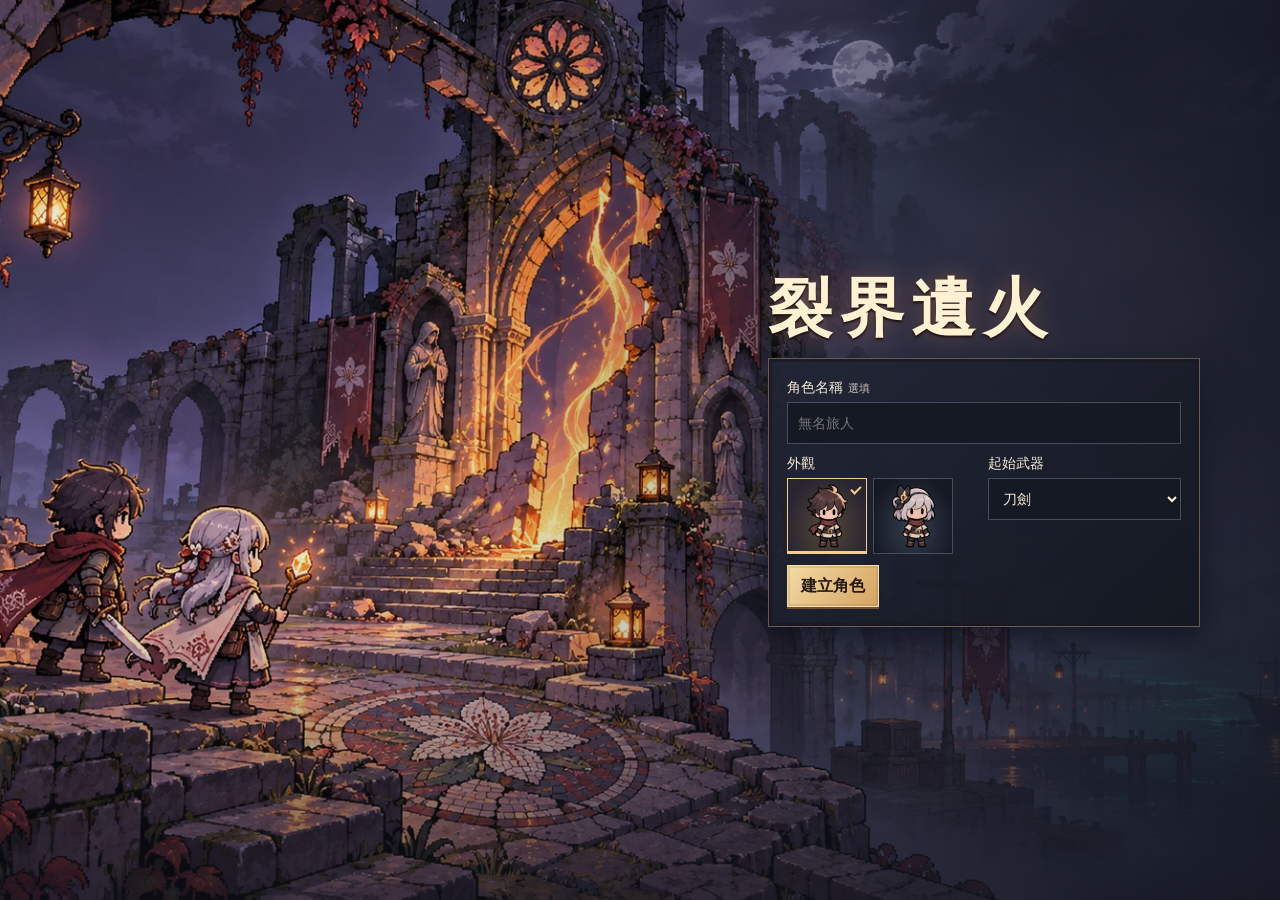
==== index.html @ 02ca00ba "Publish Emberfall v0.64.36" ====
<!doctype html>
<html lang="zh-Hant">
<head>
  <meta charset="utf-8">
  <meta name="viewport" content="width=device-width,initial-scale=1,viewport-fit=cover">
  <meta name="emberfall-version" content="0.64.36">
  <meta name="emberfall-release" content="147">
  <meta name="theme-color" content="#141822">
  <meta name="description" content="裂界遺火角色選擇與遊戲入口。">
  <title>裂界遺火</title>
  <link rel="icon" href="./icons/emberfall-192.png" type="image/png">
  <link rel="manifest" href="./manifest.webmanifest">
  <link rel="apple-touch-icon" href="./icons/emberfall-180.png">
  <link rel="stylesheet" href="./home.css?v=109">
  <link rel="stylesheet" href="./appearance-picker.css?v=109">
</head>
<body>
  <img class="title-art" src="./art/title-screen.webp" width="1672" height="941" alt="" fetchpriority="high">
  <main class="title-screen">
    <div class="title-shell">
      <h1>裂界遺火</h1>
      <section class="title-roster" aria-label="遊戲角色">
        <div class="realm-switch" role="group" aria-label="遊玩模式" hidden>
          <button type="button" data-realm="verified" aria-pressed="false">公測</button>
          <button type="button" data-realm="local" aria-pressed="false">本機</button>
        </div>
        <button class="title-primary" type="button" data-home-signin hidden>使用 Google 登入</button>
        <div class="roster-choice" hidden>
          <label class="title-field">選擇角色<select data-home-character></select></label>
          <button class="title-secondary" type="button" data-home-new>新角色</button>
        </div>
        <form class="roster-create" autocomplete="off" hidden>
          <fieldset>
            <label class="title-field character-name">角色名稱 <small>選填</small>
              <input name="name" maxlength="24" placeholder="無名旅人">
            </label>
            <div data-home-appearance></div>
            <label class="title-field">起始武器<select name="weaponType"></select></label>
            <div class="create-actions">
              <button type="submit" class="title-primary">建立角色</button>
              <button type="button" class="title-secondary" data-home-cancel hidden>取消</button>
            </div>
          </fieldset>
        </form>
        <a class="title-primary title-enter" data-home-enter href="./play.html" hidden>進入遊戲 <span aria-hidden="true">→</span></a>
        <p class="title-status" role="status">載入角色…</p>
        <div class="roster-recovery">
          <button class="title-secondary" type="button" data-home-retry hidden>重新讀取</button>
          <a href="./play.html" data-home-recovery hidden>存檔復原</a>
        </div>
      </section>
    </div>
  </main>
  <script type="module" src="./home-launch.js?v=140"></script>
  <script type="module" src="./pwa.js?v=108"></script>
</body>
</html>
---- home.css ----
:root {
  color-scheme: dark;
  font-family: system-ui, "Microsoft JhengHei", "PingFang TC", sans-serif;
  line-height: 1.5;
  background: #141822;
  color: #f5ebd8;
  --gold: #f1ce92;
  --muted: #c9c2bb;
  --border: #cda97570;
}
* { box-sizing: border-box; }
body {
  margin: 0;
  min-height: 100vh;
  isolation: isolate;
  background: radial-gradient(ellipse at 30% 40%, #473335, #141822 65%);
}
[hidden] { display: none !important; }
.title-art, body::before {
  position: fixed;
  inset: 0;
  width: 100%;
  height: 100%;
  pointer-events: none;
}
.title-art { z-index: -2; object-fit: cover; object-position: center; }
body::before {
  z-index: -1;
  content: "";
  background: linear-gradient(90deg, #11142114 38%, #12152060 64%, #11141ec9),
              linear-gradient(0deg, #10131d94, transparent 32%);
}
.title-screen {
  min-height: 100svh;
  display: flex;
  align-items: center;
  justify-content: flex-end;
  padding: max(1rem, env(safe-area-inset-top)) max(1rem, env(safe-area-inset-right))
           max(1rem, env(safe-area-inset-bottom)) max(1rem, env(safe-area-inset-left));
}
.title-shell { width: min(100%, 27rem); margin-inline-end: clamp(0rem, 5vw, 6rem); }
.title-shell h1 {
  margin: 0 0 .75rem;
  color: #fff1d2;
  font-family: "Noto Serif TC", "Songti TC", "PMingLiU", serif;
  font-size: clamp(2.5rem, 5vw, 4.4rem);
  font-weight: 800;
  line-height: 1.13;
  letter-spacing: .12em;
  text-shadow: 0 .13rem .15rem #1c1013, 0 0 1.4rem #d6834c60;
}
.title-roster {
  display: grid;
  gap: .75rem;
  padding: clamp(.8rem, 2vw, 1.15rem);
  border: 1px solid var(--border);
  background: linear-gradient(140deg, #222535ed, #141820f0);
  box-shadow: inset 0 0 0 3px #171823a6, 0 .9rem 2rem #090c14a0;
}
.title-roster button, .title-roster a, .title-roster input, .title-roster select { font: inherit; }
.title-roster button, .title-roster a { cursor: pointer; }
.title-roster button:disabled { opacity: .55; cursor: default; }
.title-roster :is(button, a, input, select):focus-visible { outline: 2px solid #a7e4d0; outline-offset: 3px; }
.realm-switch { display: grid; grid-template-columns: 1fr 1fr; gap: .35rem; padding: .2rem; background: #10131dd9; }
.realm-switch button { min-height: 38px; padding: .3rem .55rem; border: 1px solid transparent; background: transparent; color: var(--muted); }
.realm-switch button[aria-pressed="true"] { border-color: var(--border); background: #39313a; color: #ffebc4; }
.roster-choice { display: grid; grid-template-columns: minmax(0, 1fr) auto; align-items: end; gap: .55rem; }
.title-field { display: grid; gap: .25rem; min-width: 0; font-size: .875rem; }
.title-field small { display: inline; color: var(--muted); font-size: .8em; }
.title-field input, .title-field select {
  width: 100%;
  min-width: 0;
  min-height: 42px;
  padding: .35rem .6rem;
  border: 1px solid #9297ae65;
  background: #151924;
  color: #fff2d6;
  border-radius: 0;
}
.roster-create > fieldset {
  display: grid;
  grid-template-columns: repeat(2, minmax(0, 1fr));
  align-items: start;
  gap: .55rem;
  min-width: 0;
  padding: 0;
  margin: 0;
  border: 0;
}
.character-name, .create-actions { grid-column: 1 / -1; }
.character-name { display: block; }
.character-name input { display: block; margin-top: .25rem; }
.create-actions { display: flex; gap: .5rem; margin-top: .15rem; }
.title-primary, .title-secondary {
  display: inline-flex;
  align-items: center;
  justify-content: center;
  gap: .75rem;
  min-height: 42px;
  padding: .4rem .8rem;
  border-radius: 0;
  text-decoration: none;
}
.title-roster .title-primary {
  border: 1px solid #f8dea3;
  background: linear-gradient(130deg, #f3dba5, #d5a361);
  color: #25180e;
  font-weight: 700;
  box-shadow: 0 2px #705031, inset 0 0 0 2px #76513924;
}
.title-roster .title-primary:hover { background: #f6dd9e; }
.title-secondary { border: 1px solid var(--border); background: #292633; color: #f3dec0; }
.title-secondary:hover, .realm-switch button:hover { border-color: var(--gold); }
.title-enter { justify-content: space-between; }
.title-status { margin: 0; color: var(--muted); font-size: .875rem; overflow-wrap: anywhere; }
.title-status[data-error="true"] { color: #ffd1be; }
.title-status:empty, .roster-recovery:has(> [hidden]:first-child + [hidden]) { display: none; }
.roster-recovery { display: flex; gap: .6rem; align-items: center; }
.roster-recovery a { color: var(--gold); text-underline-offset: .2em; }

@media (max-width: 42rem) and (orientation: portrait) {
  .title-art, body::before { position: absolute; height: clamp(15rem, 48svh, 31rem); }
  .title-art { object-position: 34% center; }
  body::before { background: linear-gradient(0deg, #141822, transparent 47%); }
  .title-screen { align-items: flex-start; padding-top: clamp(12rem, 39svh, 25rem); }
  .title-shell { margin-inline: auto; }
  .title-shell h1 { text-align: center; }
}
@media (pointer: coarse) {
  .title-roster :is(button, input, select), .title-primary { min-height: 44px; }
  .title-roster input, .title-roster select { font-size: 16px; }
}
---- appearance-picker.css ----
.appearance-picker {
  min-inline-size: 0;
  margin: 0;
  padding: 0;
  border: 0;
}
.appearance-picker legend { padding: 0; margin-block-end: 4px; font-size: .875rem; }
.appearance-options {
  display: grid;
  grid-template-columns: repeat(2, minmax(0, 5rem));
  gap: 6px;
}
.appearance-option {
  position: relative;
  display: grid;
  grid-template-rows: minmax(0, 1fr);
  place-items: center;
  min-inline-size: 0;
  height: 76px;
  border: 1px solid #9297ae65;
  background: radial-gradient(ellipse at 50% 65%, #354050, #151924 77%);
  cursor: pointer;
}
.appearance-option img {
  display: block;
  width: 100%;
  height: 100%;
  padding: 5px 8px;
  box-sizing: border-box;
  object-fit: contain;
}
.appearance-option input[type="radio"] {
  position: absolute;
  width: 1px;
  height: 1px;
  min-height: 0;
  margin: 0;
  padding: 0;
  clip-path: inset(50%);
}
.appearance-option:hover { border-color: #cda975; }
.appearance-option:has(input:checked) {
  border-color: #f1ce92;
  background: radial-gradient(ellipse at 50% 65%, #564838, #282531 77%);
  box-shadow: inset 0 -2px #f1ce92;
}
.appearance-option:has(input:checked)::after {
  position: absolute;
  inset: 5px 7px auto auto;
  width: 4px;
  height: 8px;
  border: solid #f1ce92;
  border-width: 0 2px 2px 0;
  transform: rotate(45deg);
  content: "";
}
.appearance-option:has(input:focus-visible) { outline: 2px solid #a7e4d0; outline-offset: 2px; }
.appearance-option:has(input:disabled) { opacity: .55; cursor: default; }
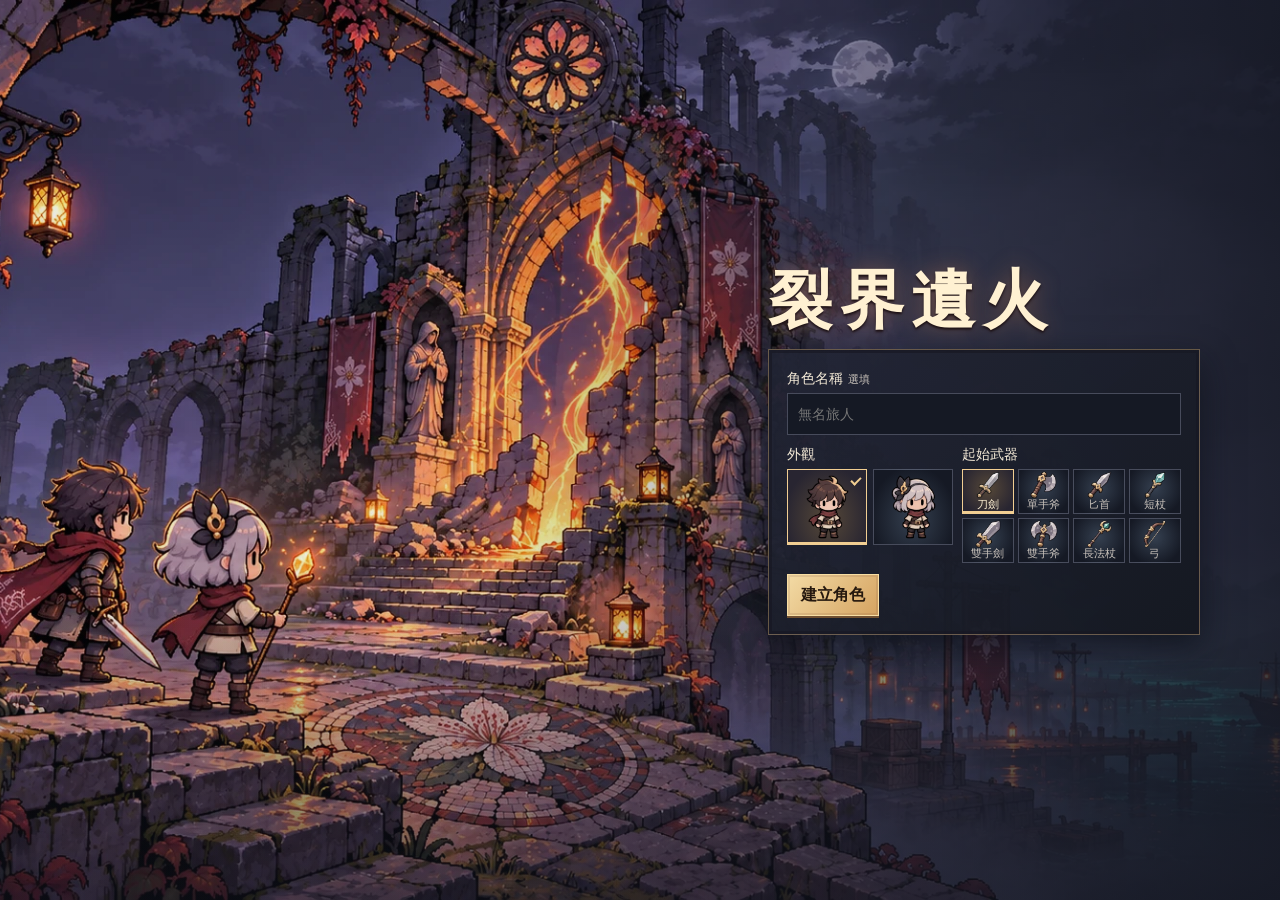
==== commit 2d836533: "Publish Emberfall v0.64.42" ====
--- a/index.html
+++ b/index.html
@@ -3,19 +3,20 @@
 <head>
   <meta charset="utf-8">
   <meta name="viewport" content="width=device-width,initial-scale=1,viewport-fit=cover">
-  <meta name="emberfall-version" content="0.64.36">
-  <meta name="emberfall-release" content="147">
+  <meta name="emberfall-version" content="0.64.42">
+  <meta name="emberfall-release" content="153">
   <meta name="theme-color" content="#141822">
   <meta name="description" content="裂界遺火角色選擇與遊戲入口。">
   <title>裂界遺火</title>
   <link rel="icon" href="./icons/emberfall-192.png" type="image/png">
   <link rel="manifest" href="./manifest.webmanifest">
   <link rel="apple-touch-icon" href="./icons/emberfall-180.png">
-  <link rel="stylesheet" href="./home.css?v=109">
+  <link rel="stylesheet" href="./home.css?v=153" data-home-style>
   <link rel="stylesheet" href="./appearance-picker.css?v=109">
 </head>
 <body>
-  <img class="title-art" src="./art/title-screen.webp" width="1672" height="941" alt="" fetchpriority="high">
+  <div data-home-view>
+  <img class="title-art" src="./art/title-screen.webp?v=149" width="1672" height="941" alt="" fetchpriority="high">
   <main class="title-screen">
     <div class="title-shell">
       <h1>裂界遺火</h1>
@@ -26,32 +27,54 @@
         </div>
         <button class="title-primary" type="button" data-home-signin hidden>使用 Google 登入</button>
         <div class="roster-choice" hidden>
-          <label class="title-field">選擇角色<select data-home-character></select></label>
-          <button class="title-secondary" type="button" data-home-new>新角色</button>
+          <div class="roster-heading">
+            <h2 id="roster-title">選擇角色</h2>
+            <button class="title-secondary" type="button" data-home-new>新角色</button>
+          </div>
+          <ul class="roster-list" data-home-character aria-labelledby="roster-title"></ul>
+          <div class="roster-character-actions" data-home-character-actions hidden>
+            <button type="button" data-home-rename>重新命名</button>
+            <button type="button" data-home-delete>刪除角色</button>
+          </div>
         </div>
+        <form class="roster-edit" data-home-edit autocomplete="off" hidden>
+          <fieldset>
+            <label class="title-field" data-home-rename-field>角色名稱 <input name="name" maxlength="24"></label>
+            <p data-home-delete-message hidden></p>
+            <div class="create-actions">
+              <button type="button" class="title-secondary" data-home-edit-cancel>取消</button>
+              <button type="submit" class="title-primary" data-home-edit-submit></button>
+            </div>
+          </fieldset>
+        </form>
         <form class="roster-create" autocomplete="off" hidden>
           <fieldset>
             <label class="title-field character-name">角色名稱 <small>選填</small>
               <input name="name" maxlength="24" placeholder="無名旅人">
             </label>
             <div data-home-appearance></div>
-            <label class="title-field">起始武器<select name="weaponType"></select></label>
+            <fieldset class="weapon-picker">
+              <legend>起始武器</legend>
+              <div class="weapon-options" data-home-weapons></div>
+            </fieldset>
             <div class="create-actions">
               <button type="submit" class="title-primary">建立角色</button>
               <button type="button" class="title-secondary" data-home-cancel hidden>取消</button>
             </div>
           </fieldset>
         </form>
-        <a class="title-primary title-enter" data-home-enter href="./play.html" hidden>進入遊戲 <span aria-hidden="true">→</span></a>
+        <a class="title-primary title-enter" data-home-enter href="./index.html?view=play" hidden>進入遊戲 <span aria-hidden="true">→</span></a>
         <p class="title-status" role="status">載入角色…</p>
+        <button class="title-secondary" type="button" data-cancel-entry hidden>取消載入</button>
         <div class="roster-recovery">
           <button class="title-secondary" type="button" data-home-retry hidden>重新讀取</button>
-          <a href="./play.html" data-home-recovery hidden>存檔復原</a>
+          <a href="./play.html?direct=1" data-home-recovery hidden>存檔復原</a>
         </div>
       </section>
     </div>
   </main>
-  <script type="module" src="./home-launch.js?v=140"></script>
-  <script type="module" src="./pwa.js?v=108"></script>
+  </div>
+  <script type="module" src="./home-launch.js?v=153"></script>
+  <script type="module" src="./pwa.js?v=152"></script>
 </body>
 </html>
--- a/home.css
+++ b/home.css
@@ -57,17 +57,58 @@
   background: linear-gradient(140deg, #222535ed, #141820f0);
   box-shadow: inset 0 0 0 3px #171823a6, 0 .9rem 2rem #090c14a0;
 }
-.title-roster button, .title-roster a, .title-roster input, .title-roster select { font: inherit; }
+.title-roster button, .title-roster a, .title-roster input { font: inherit; }
 .title-roster button, .title-roster a { cursor: pointer; }
 .title-roster button:disabled { opacity: .55; cursor: default; }
-.title-roster :is(button, a, input, select):focus-visible { outline: 2px solid #a7e4d0; outline-offset: 3px; }
+.title-roster :is(button, a, input):focus-visible { outline: 2px solid #a7e4d0; outline-offset: 3px; }
 .realm-switch { display: grid; grid-template-columns: 1fr 1fr; gap: .35rem; padding: .2rem; background: #10131dd9; }
 .realm-switch button { min-height: 38px; padding: .3rem .55rem; border: 1px solid transparent; background: transparent; color: var(--muted); }
 .realm-switch button[aria-pressed="true"] { border-color: var(--border); background: #39313a; color: #ffebc4; }
-.roster-choice { display: grid; grid-template-columns: minmax(0, 1fr) auto; align-items: end; gap: .55rem; }
+.roster-choice { display: grid; gap: .45rem; }
+.roster-heading { display: flex; align-items: center; justify-content: space-between; gap: .55rem; }
+.roster-heading h2 { margin: 0; font-size: .875rem; font-weight: 600; }
+.title-roster .roster-heading button { min-height: 34px; padding: .25rem .65rem; font-size: .875rem; }
+.roster-list {
+  position: relative;
+  display: grid;
+  gap: .3rem;
+  max-height: min(14rem, 38svh);
+  overflow-y: auto;
+  scrollbar-width: thin;
+  list-style: none;
+  padding: 0;
+  margin: 0;
+}
+.roster-character {
+  display: grid;
+  grid-template-columns: 2rem minmax(0, 1fr) auto .75rem;
+  gap: .5rem;
+  align-items: center;
+  width: 100%;
+  min-height: 44px;
+  padding: .25rem .55rem;
+  border: 1px solid #9297ae65;
+  background: #151924;
+  color: #fff2d6;
+  text-align: start;
+}
+.roster-character img { width: 100%; height: 2rem; object-fit: contain; }
+.roster-character span { overflow: hidden; text-overflow: ellipsis; white-space: nowrap; }
+.roster-character small { color: var(--muted); white-space: nowrap; }
+.roster-character:enabled:hover, .roster-character[aria-pressed="true"] { border-color: var(--gold); }
+.roster-character[aria-pressed="true"] { background: linear-gradient(110deg, #4b3b32, #252633); }
+.roster-character[aria-pressed="true"]::after { content: "✓"; color: var(--gold); text-align: center; }
+.title-roster .roster-character:focus-visible { outline-offset: -3px; }
+.roster-character-actions { display: flex; justify-content: flex-end; gap: .65rem; }
+.title-roster .roster-character-actions button { padding: .15rem .3rem; border: 0; background: none; color: var(--muted); font-size: .8rem; }
+.title-roster .roster-character-actions button:hover { color: var(--gold); }
+.roster-edit fieldset { min-width: 0; margin: 0; padding: 0; border: 0; }
+.roster-edit .create-actions { justify-content: flex-end; margin-top: .55rem; }
+.roster-edit p { margin: 0; overflow-wrap: anywhere; }
+.title-roster .roster-edit .title-danger { border-color: #d69a92; background: #603238; color: #ffe8e2; box-shadow: none; }
 .title-field { display: grid; gap: .25rem; min-width: 0; font-size: .875rem; }
 .title-field small { display: inline; color: var(--muted); font-size: .8em; }
-.title-field input, .title-field select {
+.title-field input {
   width: 100%;
   min-width: 0;
   min-height: 42px;
@@ -79,7 +120,7 @@
 }
 .roster-create > fieldset {
   display: grid;
-  grid-template-columns: repeat(2, minmax(0, 1fr));
+  grid-template-columns: minmax(0, 10.375rem) minmax(0, 1fr);
   align-items: start;
   gap: .55rem;
   min-width: 0;
@@ -90,6 +131,42 @@
 .character-name, .create-actions { grid-column: 1 / -1; }
 .character-name { display: block; }
 .character-name input { display: block; margin-top: .25rem; }
+.weapon-picker { min-inline-size: 0; margin: 0; padding: 0; border: 0; }
+.weapon-picker legend { padding: 0; margin-block-end: 4px; font-size: .875rem; }
+.weapon-options { display: grid; grid-template-columns: repeat(4, minmax(0, 1fr)); gap: 4px; }
+.weapon-option {
+  position: relative;
+  display: grid;
+  justify-items: center;
+  align-content: center;
+  min-height: 44px;
+  padding: 1px 0 2px;
+  border: 1px solid #9297ae65;
+  background: radial-gradient(ellipse at 50% 42%, #354050, #151924 80%);
+  color: var(--muted);
+  cursor: pointer;
+  line-height: 1.1;
+  font-size: .67rem;
+  white-space: nowrap;
+}
+.weapon-option img { width: 28px; height: 28px; object-fit: contain; }
+.weapon-option input {
+  position: absolute;
+  width: 1px;
+  height: 1px;
+  min-height: 0;
+  margin: 0;
+  clip-path: inset(50%);
+}
+.weapon-option:hover { border-color: var(--gold); }
+.weapon-option:has(input:checked) {
+  border-color: var(--gold);
+  background: radial-gradient(ellipse at 50% 42%, #564838, #282531 80%);
+  box-shadow: inset 0 -2px var(--gold);
+  color: #fff2d6;
+}
+.weapon-option:has(input:focus-visible) { outline: 2px solid #a7e4d0; outline-offset: -3px; }
+.weapon-option:has(input:disabled) { opacity: .55; cursor: default; }
 .create-actions { display: flex; gap: .5rem; margin-top: .15rem; }
 .title-primary, .title-secondary {
   display: inline-flex;
@@ -127,6 +204,15 @@
   .title-shell h1 { text-align: center; }
 }
 @media (pointer: coarse) {
-  .title-roster :is(button, input, select), .title-primary { min-height: 44px; }
-  .title-roster input, .title-roster select { font-size: 16px; }
-}
+  .title-roster :is(button, .title-field input), .title-primary { min-height: 44px; }
+  .title-roster .title-field input { font-size: 16px; }
+}
+@media (max-width: 27rem) {
+  .roster-create > fieldset { grid-template-columns: minmax(0, 1fr); }
+}
+@media (max-height: 25rem) and (orientation: landscape) {
+  .title-screen { padding-block: max(.375rem, env(safe-area-inset-top)) max(.375rem, env(safe-area-inset-bottom)); }
+  .title-shell h1 { font-size: 1.9rem; margin-bottom: .45rem; }
+  .title-roster { gap: .45rem; padding: .5rem; }
+  .roster-create > fieldset { gap: .4rem; }
+}
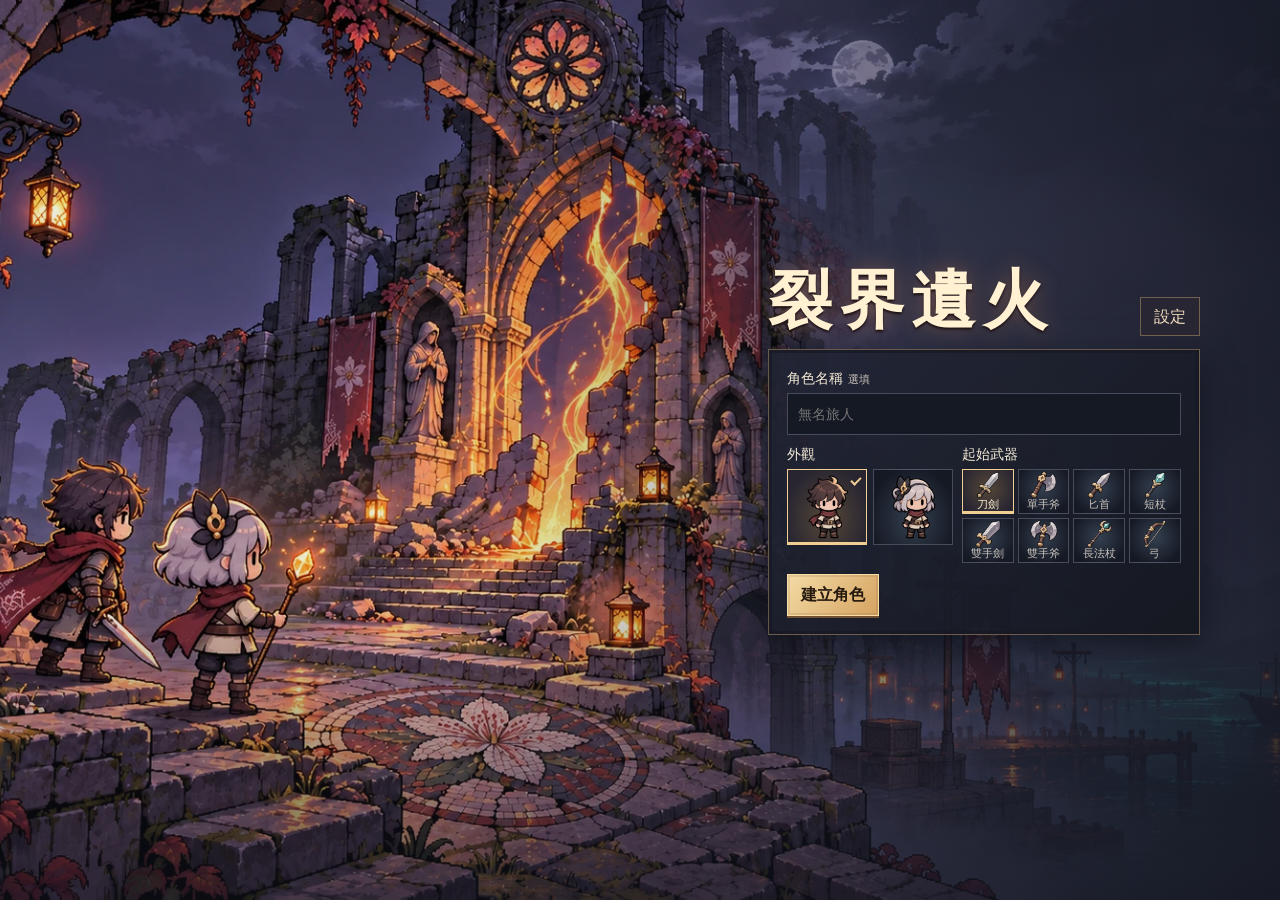
==== commit ee73449a: "Publish Emberfall v0.64.43" ====
--- a/index.html
+++ b/index.html
@@ -3,23 +3,24 @@
 <head>
   <meta charset="utf-8">
   <meta name="viewport" content="width=device-width,initial-scale=1,viewport-fit=cover">
-  <meta name="emberfall-version" content="0.64.42">
-  <meta name="emberfall-release" content="153">
+  <meta name="emberfall-version" content="0.64.43">
+  <meta name="emberfall-release" content="154">
   <meta name="theme-color" content="#141822">
   <meta name="description" content="裂界遺火角色選擇與遊戲入口。">
   <title>裂界遺火</title>
   <link rel="icon" href="./icons/emberfall-192.png" type="image/png">
   <link rel="manifest" href="./manifest.webmanifest">
   <link rel="apple-touch-icon" href="./icons/emberfall-180.png">
-  <link rel="stylesheet" href="./home.css?v=153" data-home-style>
+  <link rel="stylesheet" href="./home.css?v=154" data-home-style>
   <link rel="stylesheet" href="./appearance-picker.css?v=109">
+  <link rel="stylesheet" href="./settings-ui.css?v=154">
 </head>
 <body>
   <div data-home-view>
   <img class="title-art" src="./art/title-screen.webp?v=149" width="1672" height="941" alt="" fetchpriority="high">
   <main class="title-screen">
     <div class="title-shell">
-      <h1>裂界遺火</h1>
+      <div class="title-heading"><h1>裂界遺火</h1><button type="button" class="title-secondary" data-home-settings aria-haspopup="dialog">設定</button></div>
       <section class="title-roster" aria-label="遊戲角色">
         <div class="realm-switch" role="group" aria-label="遊玩模式" hidden>
           <button type="button" data-realm="verified" aria-pressed="false">公測</button>
@@ -73,8 +74,16 @@
       </section>
     </div>
   </main>
+  <dialog id="home-settings" class="home-settings" aria-labelledby="home-settings-title">
+    <svg class="home-symbols" width="0" height="0" aria-hidden="true"><symbol id="i-title-close" viewBox="0 0 24 24"><path d="m5 5 14 14M5 19 19 5" fill="none" stroke="currentColor" stroke-width="1.5"/></symbol></svg>
+    <header class="dialog-header"><h2 id="home-settings-title">遊戲設定</h2><button class="modal-close" type="button" aria-label="關閉設定" title="關閉設定"><svg aria-hidden="true"><use href="#i-title-close"/></svg></button></header>
+    <div class="settings-tools game-top-tools"><button type="button" data-home-fullscreen>全螢幕</button></div>
+    <div data-home-settings-content></div>
+    <input id="home-import-file" type="file" accept="application/json,application/gzip,.json,.gz" hidden>
+    <p class="title-status" role="status" data-home-settings-status></p>
+  </dialog>
   </div>
-  <script type="module" src="./home-launch.js?v=153"></script>
-  <script type="module" src="./pwa.js?v=152"></script>
+  <script type="module" src="./home-launch.js?v=154"></script>
+  <script type="module" src="./pwa.js?v=154"></script>
 </body>
 </html>
--- a/home.css
+++ b/home.css
@@ -39,6 +39,24 @@
            max(1rem, env(safe-area-inset-bottom)) max(1rem, env(safe-area-inset-left));
 }
 .title-shell { width: min(100%, 27rem); margin-inline-end: clamp(0rem, 5vw, 6rem); }
+.title-heading { display: flex; align-items: baseline; justify-content: space-between; gap: .5rem; }
+.title-heading button { flex: 0 0 auto; min-height: 36px; font: inherit; cursor: pointer; }
+.title-heading button:focus-visible, .home-settings button:focus-visible { outline: 2px solid #a7e4d0; outline-offset: 2px; }
+.home-settings {
+  width: min(32rem, calc(100% - 1rem)); max-height: 90dvh; padding: .65rem .85rem;
+  color: #f5ebd8; background: #1a212d; border: 1px solid var(--border);
+  --line: #8394ad4d;
+}
+.home-settings::backdrop { background: #080d18a8; backdrop-filter: blur(4px); }
+.home-settings .dialog-header { display: flex; justify-content: space-between; align-items: center; gap: .5rem; }
+.home-settings h2 { margin: 0; font-size: 1rem; }
+.home-settings .settings-tools { display: flex; flex-wrap: wrap; gap: .35rem; margin: .5rem 0; }
+.home-settings button { min-height: 34px; padding: .15rem .55rem; border: 1px solid #849ab783; background: #192638; color: #f5ebd8; cursor: pointer; }
+.home-settings button:disabled { opacity: .55; cursor: default; }
+.home-settings .modal-close { display: grid; place-items: center; min-width: 34px; color: var(--gold); }
+.home-settings .modal-close svg { width: 16px; height: 16px; }
+.home-settings #install-help { background: #192538; color: #f5ebd8; border-color: var(--border); }
+.home-symbols { position: absolute; }
 .title-shell h1 {
   margin: 0 0 .75rem;
   color: #fff1d2;
@@ -204,7 +222,7 @@
   .title-shell h1 { text-align: center; }
 }
 @media (pointer: coarse) {
-  .title-roster :is(button, .title-field input), .title-primary { min-height: 44px; }
+  .title-roster :is(button, .title-field input), .title-primary, .title-heading button, .home-settings button { min-height: 44px; }
   .title-roster .title-field input { font-size: 16px; }
 }
 @media (max-width: 27rem) {
@@ -212,6 +230,8 @@
 }
 @media (max-height: 25rem) and (orientation: landscape) {
   .title-screen { padding-block: max(.375rem, env(safe-area-inset-top)) max(.375rem, env(safe-area-inset-bottom)); }
+  .title-heading { position: relative; display: block; }
+  .title-heading button { position: absolute; inset: -3px 0 auto auto; }
   .title-shell h1 { font-size: 1.9rem; margin-bottom: .45rem; }
   .title-roster { gap: .45rem; padding: .5rem; }
   .roster-create > fieldset { gap: .4rem; }
--- a/settings-ui.css
+++ b/settings-ui.css
@@ -0,0 +1,31 @@
+/* Shared by the title screen and in-game settings. */
+.settings-toggle{display:flex;align-items:center;gap:11px;cursor:pointer;line-height:1.7}
+.settings-toggle>input{width:19px;height:19px;accent-color:#c6ab6f;flex-shrink:0}
+.settings-toggle b{font-size:14px;font-weight:400}
+.settings-toggle small{display:block;font-size:11px;color:var(--muted)}
+.storage-summary{padding:8px 0;margin-bottom:12px;border-bottom:1px solid var(--line);font-size:12px}
+.storage-summary small{display:block;color:var(--muted);font-size:11px}
+.storage-backup-actions{display:flex;gap:8px;flex-wrap:wrap;margin:8px 0}
+.storage-backup-actions button{min-height:34px;padding:5px 10px;font-size:12px;border:1px solid var(--line)}
+.pointer-aim-setting{padding:8px 0;margin:0 0 10px;border-bottom:1px solid var(--line)}
+.game-update-history,.standalone-release-history{border-top:1px solid #38485a;margin-top:4px;padding-top:8px}
+.standalone-release-history{margin-top:12px}
+.game-update-history h3,.standalone-release-history>summary{font-size:13px;color:var(--gold);margin:0 0 6px}
+.standalone-release-history>summary,.release-history summary{cursor:pointer}
+.release-history details{border-top:1px solid #38485a;padding:0 4px}
+.release-history summary{display:flex;align-items:center;flex-wrap:wrap;gap:5px 10px;min-height:34px;font-size:12px}
+.release-history summary::after{content:'▸';color:var(--muted);margin-left:auto}
+.release-history details[open]>summary::after{content:'▾'}
+.release-history summary::-webkit-details-marker{display:none}
+.release-history summary b{color:var(--gold)}
+.release-history time{font-variant-numeric:tabular-nums;color:var(--pale-blue,#bac5d6)}
+.release-history-new{color:#abdfc3;font-size:11px}
+.release-history ul{font-size:12px;line-height:1.65;padding-inline-start:20px;margin:0 0 9px;overflow-wrap:anywhere}
+.release-history li+li{margin-top:3px}
+.audio-settings{display:grid;gap:7px;margin-bottom:10px;padding:8px 0 11px;border-bottom:1px solid var(--line)}
+.audio-settings label{display:flex;gap:9px;align-items:center;font-size:13px}
+.audio-settings output{color:var(--gold);font-variant-numeric:tabular-nums}
+.audio-settings>div{display:grid;grid-template-columns:minmax(60px,1fr) auto auto;gap:8px;align-items:center}
+.audio-settings input{width:100%;min-width:0;accent-color:var(--gold)}
+.audio-settings button{min-width:54px;min-height:34px;padding:3px 8px;white-space:nowrap}
+@media(pointer:coarse){.release-history summary,.standalone-release-history>summary,.audio-settings button,.storage-backup-actions button{min-height:44px}}
